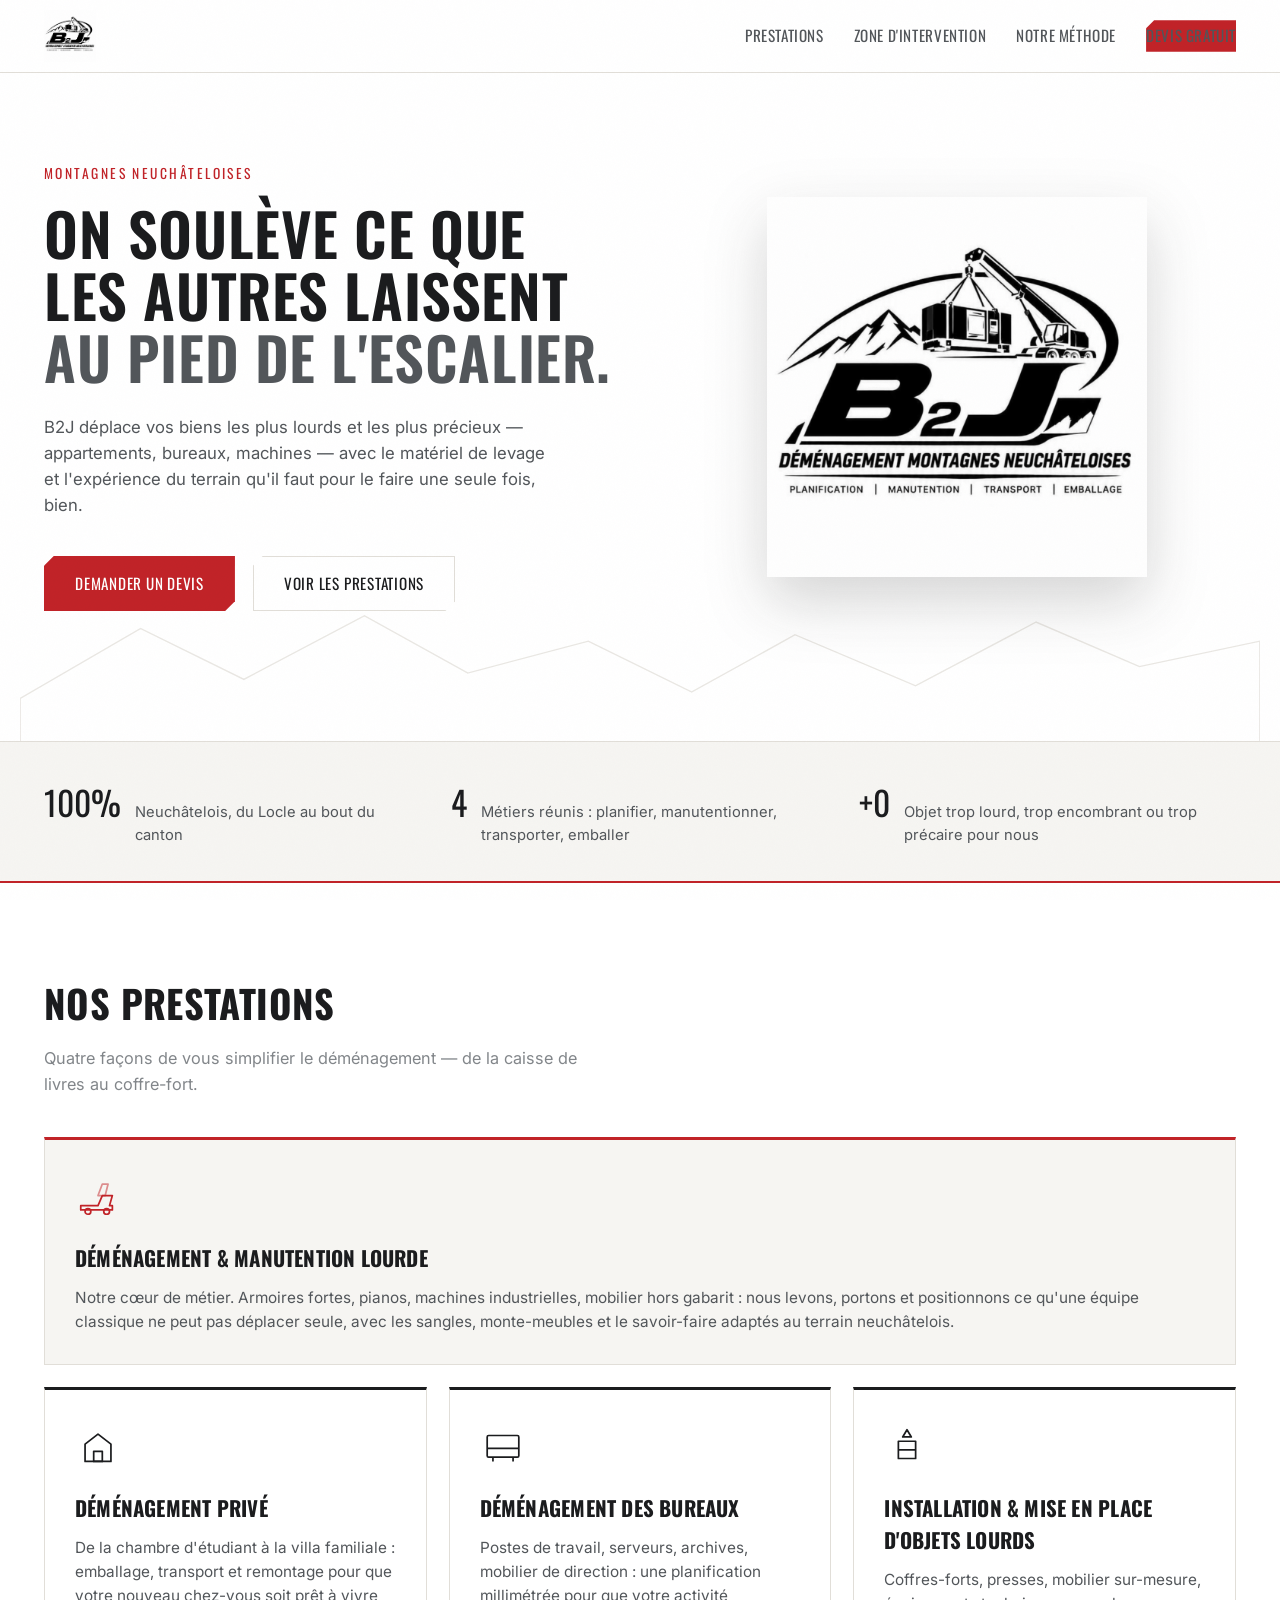
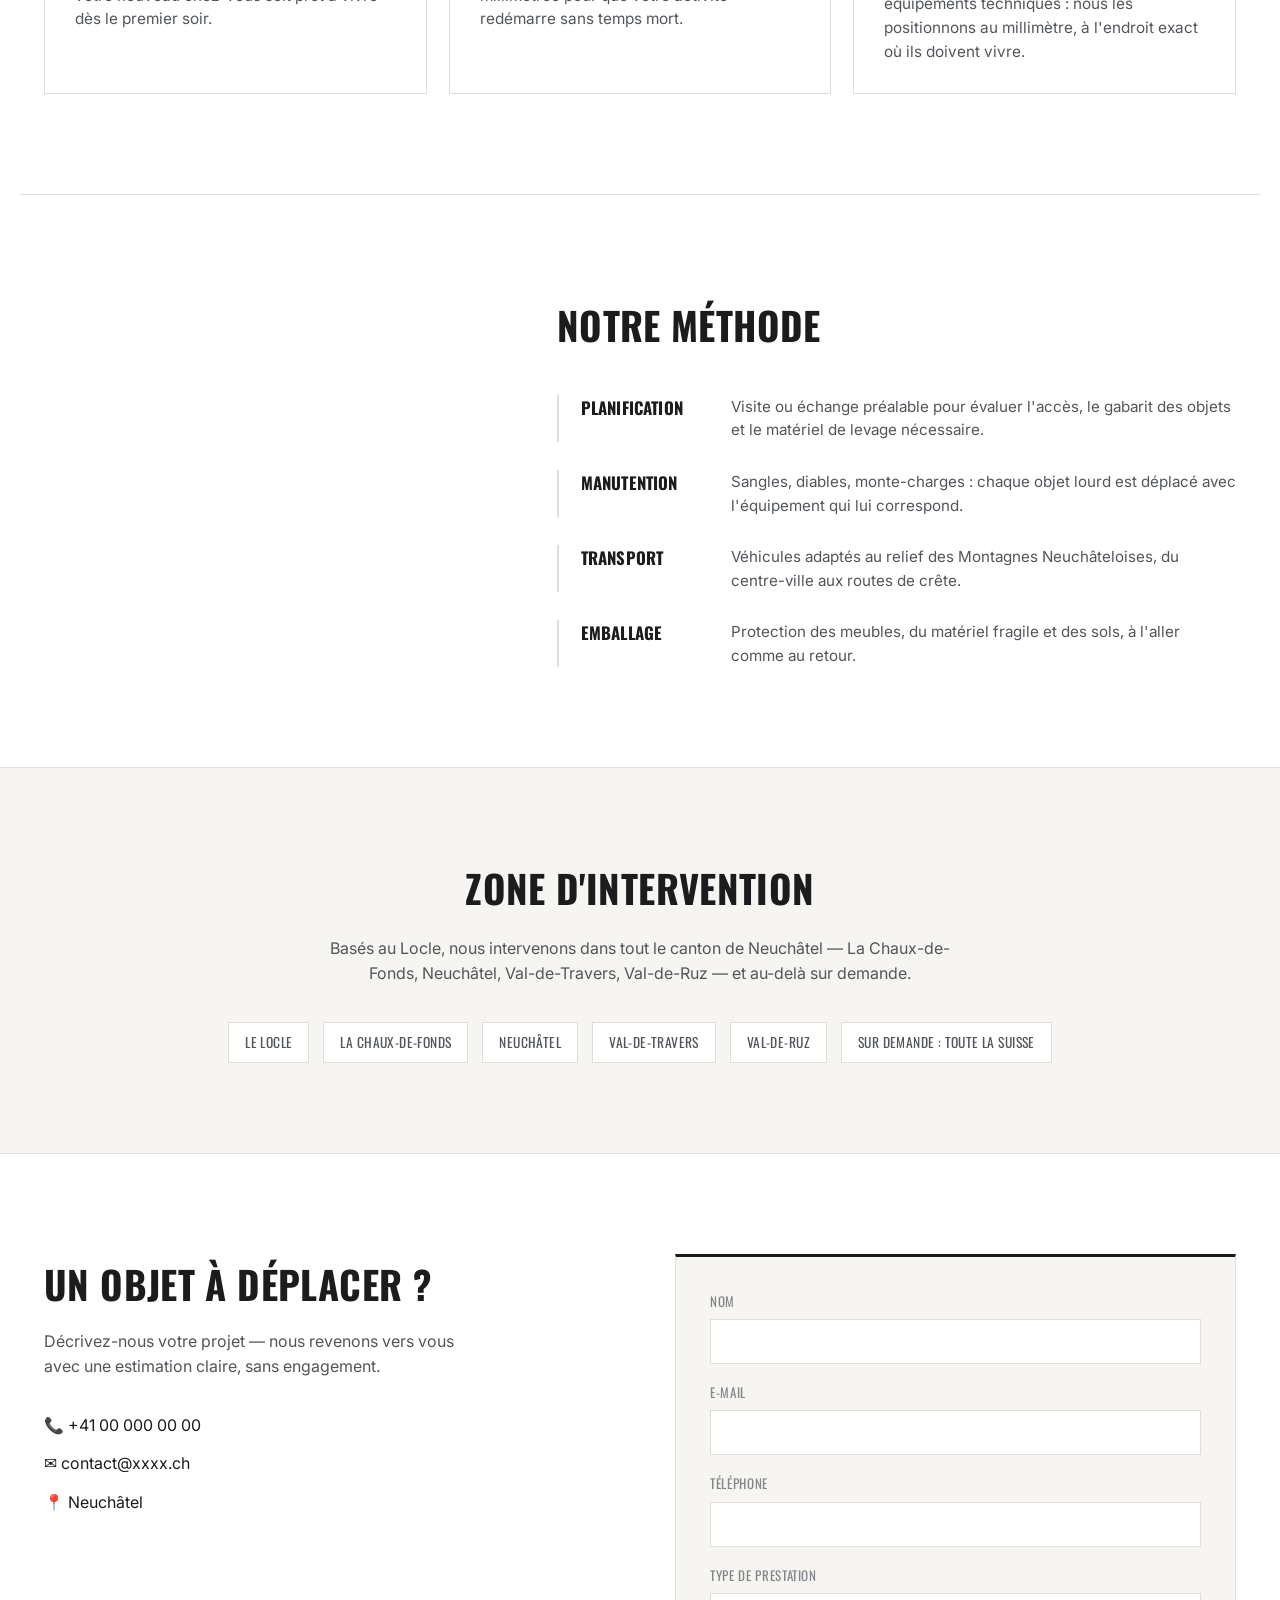
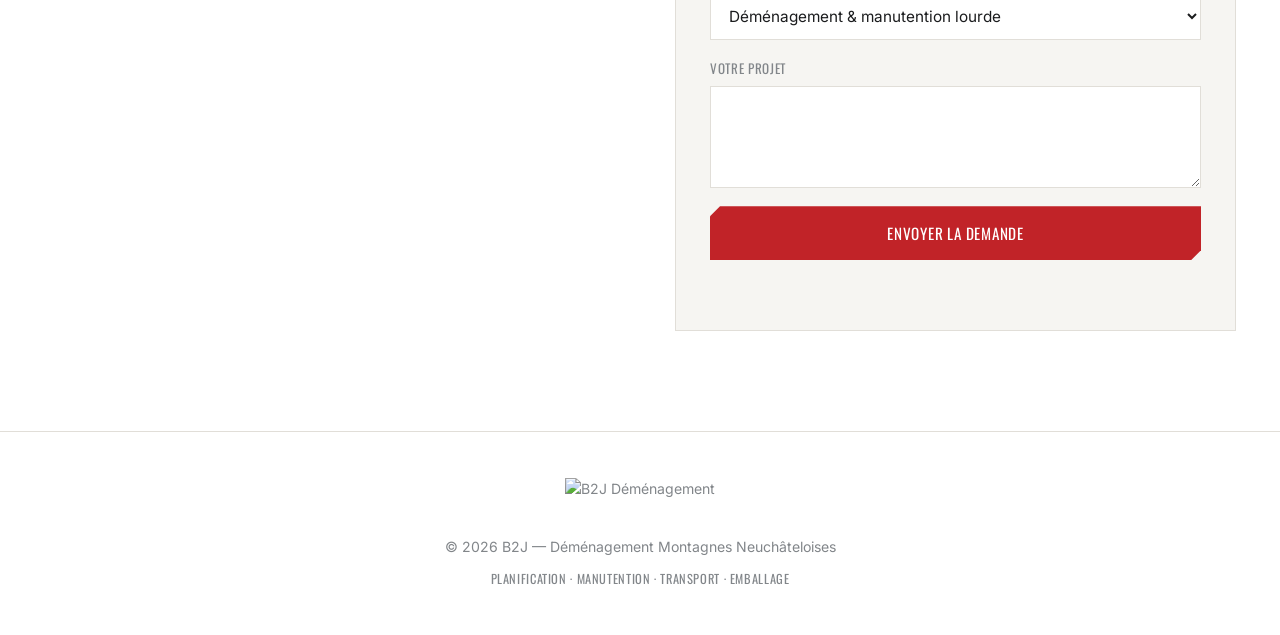
==== index.html @ a9dc6fa2 "Add files via upload" ====
<!DOCTYPE html>
<html lang="fr">
<head>
<meta charset="UTF-8">
<meta name="viewport" content="width=device-width, initial-scale=1.0">
<title>B2J — Déménagement &amp; Manutention Lourde, Montagnes Neuchâteloises</title>
<meta name="description" content="B2J, spécialiste du déménagement et de la manutention lourde dans les Montagnes Neuchâteloises : déménagement privé, bureaux, installation d'objets lourds.">
<link rel="icon" href="logo.png">
<link rel="preconnect" href="https://fonts.googleapis.com">
<link rel="preconnect" href="https://fonts.gstatic.com" crossorigin>
<link href="https://fonts.googleapis.com/css2?family=Oswald:wght@400;500;600;700&family=Inter:wght@400;500;600&display=swap" rel="stylesheet">
<link rel="stylesheet" href="style.css">
</head>
<body>

<div class="grain"></div>

<!-- ===== HEADER ===== -->
<header class="site-header" id="top">
  <div class="header-inner">
    <a class="brand" href="#top">
      <img src="logo.png" alt="B2J Déménagement" class="brand-logo">
    </a>
    <nav class="main-nav" id="mainNav">
      <a href="#prestations">Prestations</a>
      <a href="#zone">Zone d'intervention</a>
      <a href="#methode">Notre méthode</a>
      <a href="#contact" class="nav-cta">Devis gratuit</a>
    </nav>
    <button class="nav-toggle" id="navToggle" aria-label="Ouvrir le menu" aria-expanded="false">
      <span></span><span></span><span></span>
    </button>
  </div>
</header>

<!-- ===== HERO ===== -->
<section class="hero">
  <div class="hero-peaks" aria-hidden="true">
    <svg viewBox="0 0 1440 220" preserveAspectRatio="none">
      <polyline points="0,220 0,150 140,40 260,120 400,20 520,110 660,60 780,140 900,50 1040,130 1180,30 1300,100 1440,60 1440,220" />
    </svg>
  </div>

  <div class="hero-inner">
    <p class="hero-kicker">Montagnes Neuchâteloises</p>
    <h1 class="hero-title">
      On soulève ce que<br>
      les autres laissent<br>
      <span class="hero-title-accent">au pied de l'escalier.</span>
    </h1>
    <p class="hero-sub">
      B2J déplace vos biens les plus lourds et les plus précieux — appartements, bureaux, machines —
      avec le matériel de levage et l'expérience du terrain qu'il faut pour le faire une seule fois, bien.
    </p>
    <div class="hero-actions">
      <a href="#contact" class="btn btn-primary">Demander un devis</a>
      <a href="#prestations" class="btn btn-ghost">Voir les prestations</a>
    </div>
  </div>

  <div class="hero-figure" aria-hidden="true">
    <img src="logo.png" alt="">
  </div>
</section>

<!-- ===== STRIP STATS ===== -->
<section class="strip">
  <div class="strip-inner">
    <div class="strip-item">
      <span class="strip-num">100%</span>
      <span class="strip-label">Neuchâtelois, du Locle au bout du canton</span>
    </div>
    <div class="strip-item">
      <span class="strip-num">4</span>
      <span class="strip-label">Métiers réunis : planifier, manutentionner, transporter, emballer</span>
    </div>
    <div class="strip-item">
      <span class="strip-num">+0</span>
      <span class="strip-label">Objet trop lourd, trop encombrant ou trop précaire pour nous</span>
    </div>
  </div>
</section>

<!-- ===== PRESTATIONS ===== -->
<section class="prestations" id="prestations">
  <div class="section-head">
    <h2>Nos prestations</h2>
    <p>Quatre façons de vous simplifier le déménagement — de la caisse de livres au coffre-fort.</p>
  </div>

  <div class="service-grid">

    <article class="service-card service-card--wide">
      <div class="service-icon" aria-hidden="true">
        <svg viewBox="0 0 64 64"><path d="M8 44h24l6-14h14l-4 14h4v6H8z"/><circle cx="18" cy="52" r="4"/><circle cx="44" cy="52" r="4"/><path d="M32 30l6-16h8l-4 16z" opacity=".5"/></svg>
      </div>
      <h3>Déménagement &amp; manutention lourde</h3>
      <p>Notre cœur de métier. Armoires fortes, pianos, machines industrielles, mobilier hors gabarit :
      nous levons, portons et positionnons ce qu'une équipe classique ne peut pas déplacer seule,
      avec les sangles, monte-meubles et le savoir-faire adaptés au terrain neuchâtelois.</p>
    </article>

    <article class="service-card">
      <div class="service-icon" aria-hidden="true">
        <svg viewBox="0 0 64 64"><path d="M14 28l18-14 18 14v24H14z"/><rect x="26" y="38" width="12" height="14"/></svg>
      </div>
      <h3>Déménagement privé</h3>
      <p>De la chambre d'étudiant à la villa familiale : emballage, transport et remontage
      pour que votre nouveau chez-vous soit prêt à vivre dès le premier soir.</p>
    </article>

    <article class="service-card">
      <div class="service-icon" aria-hidden="true">
        <svg viewBox="0 0 64 64"><rect x="10" y="16" width="44" height="30" rx="2"/><path d="M18 46v6M46 46v6M10 34h44"/></svg>
      </div>
      <h3>Déménagement des bureaux</h3>
      <p>Postes de travail, serveurs, archives, mobilier de direction : une planification
      millimétrée pour que votre activité redémarre sans temps mort.</p>
    </article>

    <article class="service-card">
      <div class="service-icon" aria-hidden="true">
        <svg viewBox="0 0 64 64"><path d="M32 8l6 10h-12z"/><rect x="20" y="24" width="24" height="24"/><path d="M20 36h24"/></svg>
      </div>
      <h3>Installation &amp; mise en place d'objets lourds</h3>
      <p>Coffres-forts, presses, mobilier sur-mesure, équipements techniques :
      nous les positionnons au millimètre, à l'endroit exact où ils doivent vivre.</p>
    </article>

  </div>
</section>

<!-- ===== METHODE ===== -->
<section class="methode" id="methode">
  <div class="methode-media" aria-hidden="true">
    <img src="assets/logo.png" alt="">
  </div>
  <div class="methode-content">
    <h2>Notre méthode</h2>
    <ul class="methode-list">
      <li>
        <h3>Planification</h3>
        <p>Visite ou échange préalable pour évaluer l'accès, le gabarit des objets et le matériel de levage nécessaire.</p>
      </li>
      <li>
        <h3>Manutention</h3>
        <p>Sangles, diables, monte-charges : chaque objet lourd est déplacé avec l'équipement qui lui correspond.</p>
      </li>
      <li>
        <h3>Transport</h3>
        <p>Véhicules adaptés au relief des Montagnes Neuchâteloises, du centre-ville aux routes de crête.</p>
      </li>
      <li>
        <h3>Emballage</h3>
        <p>Protection des meubles, du matériel fragile et des sols, à l'aller comme au retour.</p>
      </li>
    </ul>
  </div>
</section>

<!-- ===== ZONE ===== -->
<section class="zone" id="zone">
  <div class="zone-inner">
    <h2>Zone d'intervention</h2>
    <p>Basés au Locle, nous intervenons dans tout le canton de Neuchâtel — La Chaux-de-Fonds,
    Neuchâtel, Val-de-Travers, Val-de-Ruz — et au-delà sur demande.</p>
    <div class="zone-tags">
      <span>Le Locle</span>
      <span>La Chaux-de-Fonds</span>
      <span>Neuchâtel</span>
      <span>Val-de-Travers</span>
      <span>Val-de-Ruz</span>
      <span>Sur demande : toute la Suisse</span>
    </div>
  </div>
</section>

<!-- ===== CONTACT ===== -->
<section class="contact" id="contact">
  <div class="contact-inner">
    <div class="contact-text">
      <h2>Un objet à déplacer ?</h2>
      <p>Décrivez-nous votre projet — nous revenons vers vous avec une estimation claire,
      sans engagement.</p>
      <div class="contact-details">
        <a href="tel:+41000000000">📞 +41 00 000 00 00</a>
        <a href="mailto:contact@b2j-demenagement.ch">✉️ contact@xxxx.ch</a>
        <span>📍 Neuchâtel</span>
      </div>
    </div>

    <form class="contact-form" id="contactForm" novalidate>
      <div class="form-row">
        <label for="name">Nom</label>
        <input type="text" id="name" name="name" required>
      </div>
      <div class="form-row">
        <label for="email">E-mail</label>
        <input type="email" id="email" name="email" required>
      </div>
      <div class="form-row">
        <label for="phone">Téléphone</label>
        <input type="tel" id="phone" name="phone">
      </div>
      <div class="form-row">
        <label for="service">Type de prestation</label>
        <select id="service" name="service">
          <option value="lourde">Déménagement &amp; manutention lourde</option>
          <option value="prive">Déménagement privé</option>
          <option value="bureaux">Déménagement des bureaux</option>
          <option value="installation">Installation d'objets lourds</option>
        </select>
      </div>
      <div class="form-row">
        <label for="message">Votre projet</label>
        <textarea id="message" name="message" rows="4" required></textarea>
      </div>
      <button type="submit" class="btn btn-primary btn-block">Envoyer la demande</button>
      <p class="form-status" id="formStatus" role="status"></p>
    </form>
  </div>
</section>

<!-- ===== FOOTER ===== -->
<footer class="site-footer">
  <div class="footer-inner">
    <img src="assets/logo.png" alt="B2J Déménagement" class="footer-logo">
    <p>© <span id="year"></span> B2J — Déménagement Montagnes Neuchâteloises</p>
    <p class="footer-tags">Planification · Manutention · Transport · Emballage</p>
  </div>
</footer>

<script src="script.js"></script>
</body>
</html>
---- style.css ----
/* =========================================================
   B2J — Déménagement & Manutention Lourde
   Design tokens
   ---------------------------------------------------------
   Color   : white ground, forged-steel ink, red used sparingly
             as a signal accent (calls to action + one highlight)
   Type    : Oswald (condensed, riveted) for headings / Inter for body
   Layout  : asymmetric, angular, cut-corner "steel plate" cards —
             no rounded corners, no soft drop shadows.
   ========================================================= */

:root{
  --white:        #ffffff;
  --paper:         #f6f5f2;
  --paper-2:       #efede8;
  --ink:           #1b1c1e;
  --steel:         #52565a;
  --steel-dim:     #82868a;
  --line:          #e1ded8;
  --red:           #c12328;
  --red-dark:      #c12328;

  --font-display: 'Oswald', 'Arial Narrow', sans-serif;
  --font-body: 'Inter', system-ui, sans-serif;

  --edge: 14px;                 /* cut-corner size for plates */
}

*, *::before, *::after{ box-sizing: border-box; }

html{ scroll-behavior: smooth; }

body{
  margin:0;
  background: var(--white);
  color: var(--ink);
  font-family: var(--font-body);
  line-height: 1.55;
  -webkit-font-smoothing: antialiased;
}

img{ max-width:100%; display:block; }

a{ color: inherit; text-decoration: none; }

h1,h2,h3{
  font-family: var(--font-display);
  text-transform: uppercase;
  letter-spacing: .01em;
  margin: 0;
  color: var(--ink);
}

p{ margin: 0; }

@media (prefers-reduced-motion: reduce){
  html{ scroll-behavior:auto; }
  *{ animation-duration: .001ms !important; transition-duration: .001ms !important; }
}

/* barely-there paper texture overlay */
.grain{
  position: fixed; inset:0; pointer-events:none; z-index: 500;
  opacity:.025; mix-blend-mode: multiply;
  background-image: url("data:image/svg+xml,%3Csvg xmlns='http://www.w3.org/2000/svg' width='120' height='120'%3E%3Cfilter id='n'%3E%3CfeTurbulence type='fractalNoise' baseFrequency='0.9' numOctaves='2' stitchTiles='stitch'/%3E%3C/filter%3E%3Crect width='100%25' height='100%25' filter='url(%23n)'/%3E%3C/svg%3E");
}

/* cut-corner "plate" shape, used across cards and buttons */
.plate-cut{
  clip-path: polygon(
    var(--edge) 0, 100% 0, 100% calc(100% - var(--edge)),
    calc(100% - var(--edge)) 100%, 0 100%, 0 var(--edge)
  );
}

/* =========================================================
   HEADER
   ========================================================= */
.site-header{
  position: sticky; top:0; z-index: 100;
  background: rgba(255,255,255,.94);
  backdrop-filter: blur(6px);
  border-bottom: 1px solid var(--line);
}

.header-inner{
  max-width: 1240px; margin: 0 auto;
  padding: 10px 24px;
  display:flex; align-items:center; justify-content:space-between;
  gap: 24px;
}

.brand-logo{ height: 52px; width:auto; }

.main-nav{
  display:flex; align-items:center; gap: 30px;
  font-family: var(--font-display);
  font-size: .95rem; letter-spacing: .04em; text-transform: uppercase;
}

.main-nav a{ color: var(--steel); position:relative; padding: 4px 0; }
.main-nav a:hover{ color: var(--ink); }
.main-nav a:not(.nav-cta)::after{
  content:''; position:absolute; left:0; bottom:-2px; height:2px; width:0;
  background: var(--red); transition: width .2s ease;
}
.main-nav a:not(.nav-cta):hover::after{ width:100%; }

.nav-cta{
  background: var(--red); color: var(--white);
  padding: 9px 18px;
  clip-path: polygon(8px 0, 100% 0, 100% 100%, 0 100%, 0 8px);
}
.nav-cta:hover{ background: var(--red-dark); }

.nav-toggle{
  display:none; flex-direction:column; justify-content:center; gap:5px;
  width: 38px; height: 34px; background:none; border:0; cursor:pointer;
}
.nav-toggle span{ height:2px; background: var(--steel); width:100%; }

/* =========================================================
   HERO
   ========================================================= */
.hero{
  position: relative;
  padding: 90px 24px 130px;
  overflow: hidden;
  background: var(--white);
  display:grid;
  grid-template-columns: 1.2fr .8fr;
  align-items:center;
  gap: 20px;
  max-width: 1240px;
  margin: 0 auto;
}

.hero-peaks{
  position:absolute; left:0; right:0; bottom:-2px; height: 140px;
  opacity:.7; z-index:0;
}
.hero-peaks svg{ width:100%; height:100%; }
.hero-peaks polyline{
  fill: none; stroke: var(--line); stroke-width: 2;
}

.hero-inner{ position:relative; z-index:2; }

.hero-kicker{
  font-family: var(--font-display);
  color: var(--red);
  letter-spacing: .18em; text-transform: uppercase;
  font-size: .85rem; margin-bottom: 18px;
}

.hero-title{
  font-size: clamp(2.4rem, 4.6vw, 4rem);
  line-height: 1.05;
  font-weight: 600;
}
.hero-title-accent{ color: var(--steel); }

.hero-sub{
  margin-top: 26px; max-width: 46ch;
  color: var(--steel);
  font-size: 1.05rem;
}

.hero-actions{
  margin-top: 38px;
  display:flex; gap: 18px; flex-wrap: wrap;
}

.btn{
  font-family: var(--font-display);
  text-transform: uppercase; letter-spacing: .05em;
  font-size: .95rem;
  padding: 15px 30px;
  border: 1px solid transparent;
  cursor: pointer;
  display:inline-block;
  clip-path: polygon(10px 0, 100% 0, 100% calc(100% - 10px), calc(100% - 10px) 100%, 0 100%, 0 10px);
  transition: background .18s ease, color .18s ease, border-color .18s ease;
}
.btn-primary{ background: var(--red); color: var(--white); }
.btn-primary:hover{ background: var(--red-dark); }
.btn-ghost{ background: transparent; color: var(--ink); border-color: var(--line); }
.btn-ghost:hover{ border-color: var(--ink); }
.btn-block{ width:100%; text-align:center; }

.hero-figure{
  position:relative; z-index:1;
  justify-self:end;
}
.hero-figure img{
  width: min(380px, 90%);
  filter: drop-shadow(0 24px 30px rgba(20,20,20,.18));
}

@media (max-width: 860px){
  .hero{ grid-template-columns: 1fr; padding-top: 50px; }
  .hero-figure{ justify-self:center; order:-1; margin-bottom: 10px; }
  .hero-figure img{ width: 220px; }
}

/* =========================================================
   STRIP (stats)
   ========================================================= */
.strip{
  background: var(--paper);
  border-top: 1px solid var(--line);
  border-bottom: 2px solid var(--red);
}
.strip-inner{
  max-width: 1240px; margin:0 auto; padding: 34px 24px;
  display:grid; grid-template-columns: repeat(3, 1fr); gap: 30px;
}
.strip-item{ display:flex; align-items:baseline; gap: 14px; }
.strip-num{
  font-family: var(--font-display); font-size: 2.1rem; color: var(--ink);
  flex: 0 0 auto;
}
.strip-label{ color: var(--steel); font-size: .92rem; }

@media (max-width: 780px){
  .strip-inner{ grid-template-columns: 1fr; }
}

/* =========================================================
   PRESTATIONS
   ========================================================= */
.section-head{
  max-width: 1240px; margin: 0 auto; padding: 90px 24px 40px;
}
.section-head h2{ font-size: clamp(1.9rem, 3vw, 2.6rem); }
.section-head p{ color: var(--steel-dim); margin-top: 14px; max-width: 56ch; font-size: 1.02rem; }

.service-grid{
  max-width: 1240px; margin: 0 auto; padding: 0 24px 100px;
  display:grid;
  grid-template-columns: repeat(3, 1fr);
  grid-auto-rows: auto;
  gap: 22px;
}

.service-card{
  background: var(--white);
  border: 1px solid var(--line);
  border-top: 3px solid var(--ink);
  padding: 34px 30px 30px;
}
.service-card--wide{
  grid-column: span 3;
  background: var(--paper);
  border-top: 3px solid var(--red);
}

.service-icon{ width: 46px; height:46px; margin-bottom: 22px; color: var(--ink); }
.service-card--wide .service-icon{ color: var(--red); }
.service-icon svg{ width:100%; height:100%; fill:none; stroke: currentColor; stroke-width: 2.4; stroke-linejoin: round; }

.service-card h3{ font-size: 1.3rem; margin-bottom: 12px; }
.service-card p{ color: var(--steel); font-size: .96rem; }

@media (max-width: 900px){
  .service-grid{ grid-template-columns: 1fr; }
  .service-card--wide{ grid-column: span 1; }
}

/* =========================================================
   METHODE
   ========================================================= */
.methode{
  background: var(--white);
  border-top: 1px solid var(--line);
  display:grid; grid-template-columns: .8fr 1.2fr;
  max-width: 1240px; margin: 0 auto;
  gap: 60px;
  padding: 100px 24px;
  align-items:center;
}
.methode-media{ opacity:.95; }
.methode-media img{ width: 70%; margin: 0 auto; }

.methode-content h2{ font-size: clamp(1.9rem, 3vw, 2.6rem); margin-bottom: 40px; }

.methode-list{ list-style:none; margin:0; padding:0; display:flex; flex-direction:column; gap: 28px; }
.methode-list li{ display:grid; grid-template-columns: 130px 1fr; gap: 20px; border-left: 2px solid var(--line); padding-left: 22px; }
.methode-list h3{ font-size: 1.05rem; color: var(--ink); }
.methode-list p{ color: var(--steel); font-size: .95rem; }

@media (max-width: 860px){
  .methode{ grid-template-columns: 1fr; padding-top: 60px; }
  .methode-media{ display:none; }
  .methode-list li{ grid-template-columns: 1fr; gap: 6px; }
}

/* =========================================================
   ZONE
   ========================================================= */
.zone{
  background: var(--paper);
  border-top: 1px solid var(--line);
  border-bottom: 1px solid var(--line);
}
.zone-inner{ max-width: 1240px; margin:0 auto; padding: 90px 24px; text-align:center; }
.zone h2{ font-size: clamp(1.9rem, 3vw, 2.4rem); }
.zone p{ color: var(--steel); max-width: 62ch; margin: 18px auto 0; }

.zone-tags{
  margin-top: 36px; display:flex; flex-wrap:wrap; justify-content:center; gap: 14px;
}
.zone-tags span{
  border: 1px solid var(--line); color: var(--steel); background: var(--white);
  font-size: .85rem; padding: 9px 16px;
  font-family: var(--font-display); letter-spacing: .03em; text-transform: uppercase;
}

/* =========================================================
   CONTACT
   ========================================================= */
.contact{ background: var(--white); }
.contact-inner{
  max-width: 1240px; margin:0 auto; padding: 100px 24px;
  display:grid; grid-template-columns: 1fr 1fr; gap: 70px;
}
.contact-text h2{ font-size: clamp(1.9rem, 3vw, 2.6rem); }
.contact-text p{ color: var(--steel); margin-top: 16px; max-width: 42ch; }

.contact-details{ margin-top: 34px; display:flex; flex-direction:column; gap: 14px; font-size: 1rem; color: var(--ink); }
.contact-details a:hover{ color: var(--red); }

.contact-form{
  background: var(--paper);
  border: 1px solid var(--line);
  border-top: 3px solid var(--ink);
  padding: 34px;
  display:flex; flex-direction:column; gap: 18px;
}
.form-row{ display:flex; flex-direction:column; gap: 8px; }
.form-row label{ font-size: .82rem; color: var(--steel-dim); text-transform: uppercase; letter-spacing: .05em; font-family: var(--font-display); }
.form-row input, .form-row select, .form-row textarea{
  background: var(--white); border: 1px solid var(--line); color: var(--ink);
  padding: 12px 14px; font-family: var(--font-body); font-size: .96rem;
}
.form-row input:focus, .form-row select:focus, .form-row textarea:focus{
  outline: 2px solid var(--red); outline-offset: 1px; border-color: var(--red);
}
.form-row textarea{ resize: vertical; }

.form-status{ font-size: .9rem; color: var(--steel-dim); min-height: 1.2em; }
.form-status.ok{ color: #2f7a3d; }

@media (max-width: 860px){
  .contact-inner{ grid-template-columns: 1fr; gap: 40px; }
}

/* =========================================================
   FOOTER
   ========================================================= */
.site-footer{
  border-top: 1px solid var(--line);
  padding: 46px 24px;
  background: var(--white);
}
.footer-inner{
  max-width: 1240px; margin:0 auto;
  display:flex; flex-direction:column; align-items:center; gap: 12px;
  text-align:center; color: var(--steel-dim); font-size: .88rem;
}
.footer-logo{ height: 40px; margin-bottom: 6px; }
.footer-tags{ letter-spacing: .05em; text-transform: uppercase; font-family: var(--font-display); font-size: .78rem; }

/* =========================================================
   MOBILE NAV
   ========================================================= */
@media (max-width: 860px){
  .nav-toggle{ display:flex; }
  .main-nav{
    position: fixed; top: 0; right: 0; height: 100vh; width: min(280px, 80vw);
    background: var(--white); border-left: 1px solid var(--line);
    flex-direction: column; align-items:flex-start; justify-content:flex-start;
    padding: 90px 30px; gap: 26px;
    transform: translateX(100%);
    transition: transform .28s ease;
    z-index: 90;
    box-shadow: -8px 0 24px rgba(0,0,0,.06);
  }
  .main-nav.open{ transform: translateX(0); }
}
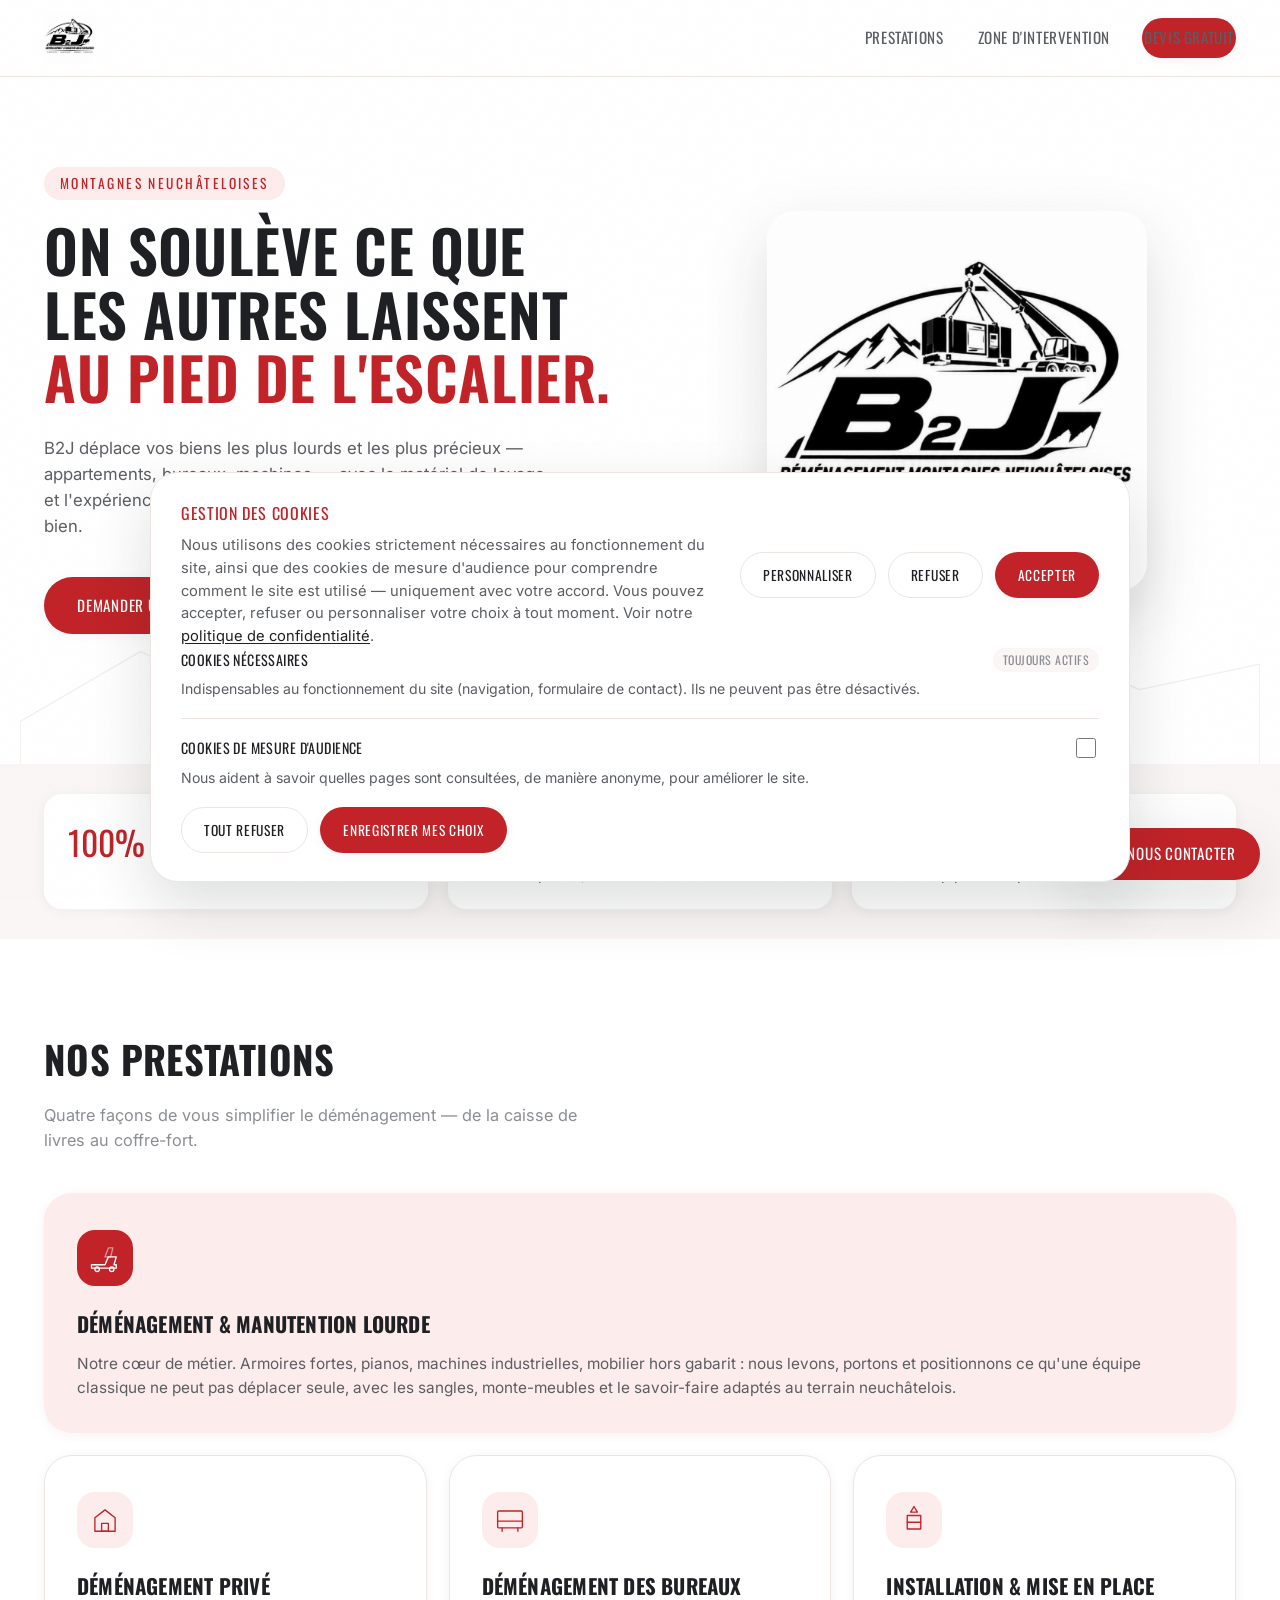
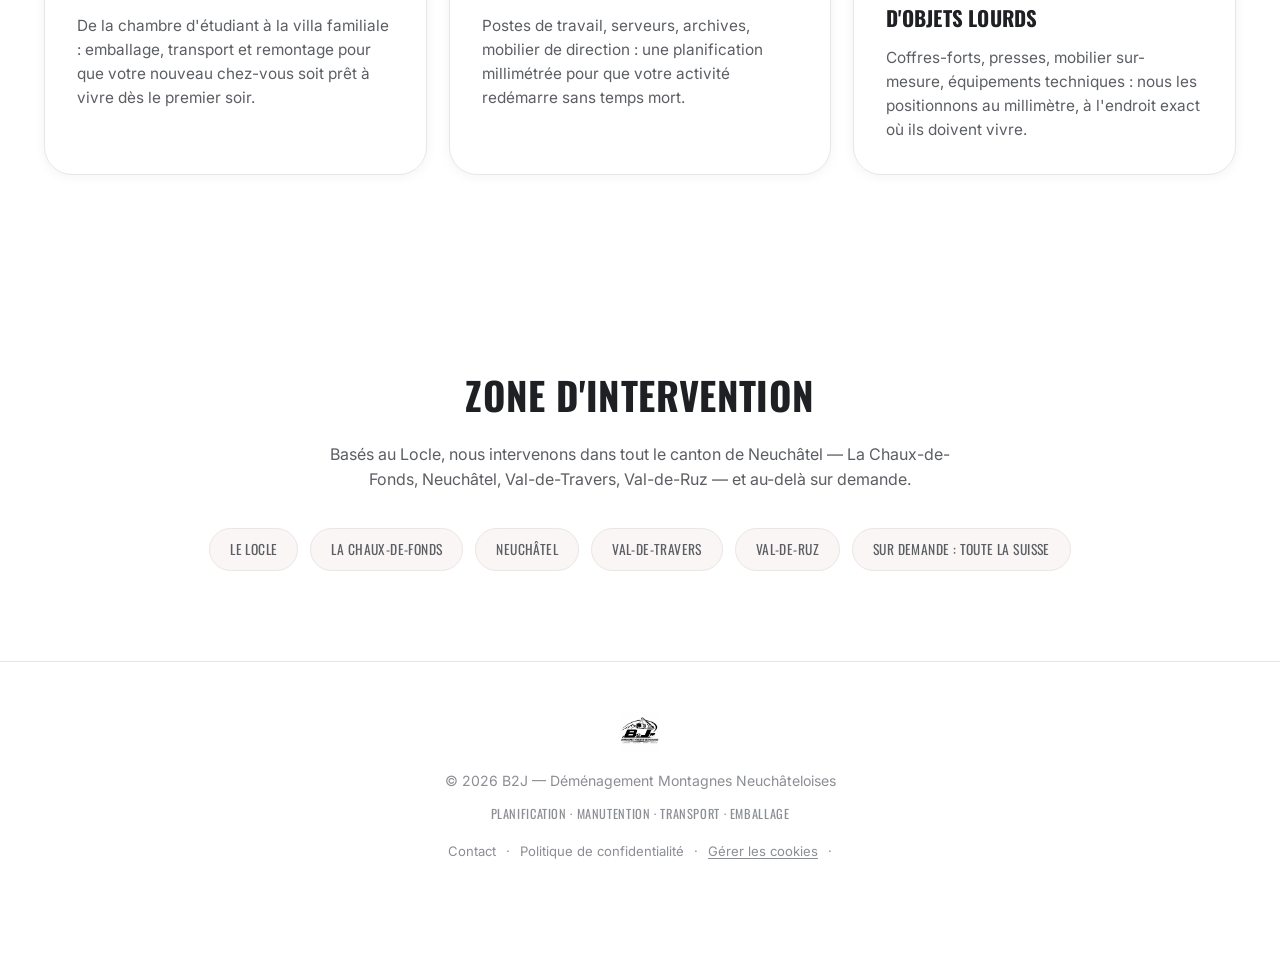
==== commit e14c4d42: "Add files via upload" ====
--- a/index.html
+++ b/index.html
@@ -11,7 +11,7 @@
 <link href="https://fonts.googleapis.com/css2?family=Oswald:wght@400;500;600;700&family=Inter:wght@400;500;600&display=swap" rel="stylesheet">
 <link rel="stylesheet" href="style.css">
 </head>
-<body>
+<body class="has-float">
 
 <div class="grain"></div>
 
@@ -24,8 +24,7 @@
     <nav class="main-nav" id="mainNav">
       <a href="#prestations">Prestations</a>
       <a href="#zone">Zone d'intervention</a>
-      <a href="#methode">Notre méthode</a>
-      <a href="#contact" class="nav-cta">Devis gratuit</a>
+      <a href="contact.html" class="nav-cta">Devis gratuit</a>
     </nav>
     <button class="nav-toggle" id="navToggle" aria-label="Ouvrir le menu" aria-expanded="false">
       <span></span><span></span><span></span>
@@ -53,7 +52,7 @@
       avec le matériel de levage et l'expérience du terrain qu'il faut pour le faire une seule fois, bien.
     </p>
     <div class="hero-actions">
-      <a href="#contact" class="btn btn-primary">Demander un devis</a>
+      <a href="contact.html" class="btn btn-primary">Demander un devis</a>
       <a href="#prestations" class="btn btn-ghost">Voir les prestations</a>
     </div>
   </div>
@@ -68,7 +67,7 @@
   <div class="strip-inner">
     <div class="strip-item">
       <span class="strip-num">100%</span>
-      <span class="strip-label">Neuchâtelois, du Locle au bout du canton</span>
+      <span class="strip-label">Dans toute la Suisse.</span>
     </div>
     <div class="strip-item">
       <span class="strip-num">4</span>
@@ -127,34 +126,6 @@
       nous les positionnons au millimètre, à l'endroit exact où ils doivent vivre.</p>
     </article>
 
-  </div>
-</section>
-
-<!-- ===== METHODE ===== -->
-<section class="methode" id="methode">
-  <div class="methode-media" aria-hidden="true">
-    <img src="assets/logo.png" alt="">
-  </div>
-  <div class="methode-content">
-    <h2>Notre méthode</h2>
-    <ul class="methode-list">
-      <li>
-        <h3>Planification</h3>
-        <p>Visite ou échange préalable pour évaluer l'accès, le gabarit des objets et le matériel de levage nécessaire.</p>
-      </li>
-      <li>
-        <h3>Manutention</h3>
-        <p>Sangles, diables, monte-charges : chaque objet lourd est déplacé avec l'équipement qui lui correspond.</p>
-      </li>
-      <li>
-        <h3>Transport</h3>
-        <p>Véhicules adaptés au relief des Montagnes Neuchâteloises, du centre-ville aux routes de crête.</p>
-      </li>
-      <li>
-        <h3>Emballage</h3>
-        <p>Protection des meubles, du matériel fragile et des sols, à l'aller comme au retour.</p>
-      </li>
-    </ul>
   </div>
 </section>
 
@@ -175,60 +146,71 @@
   </div>
 </section>
 
-<!-- ===== CONTACT ===== -->
-<section class="contact" id="contact">
-  <div class="contact-inner">
-    <div class="contact-text">
-      <h2>Un objet à déplacer ?</h2>
-      <p>Décrivez-nous votre projet — nous revenons vers vous avec une estimation claire,
-      sans engagement.</p>
-      <div class="contact-details">
-        <a href="tel:+41000000000">📞 +41 00 000 00 00</a>
-        <a href="mailto:contact@b2j-demenagement.ch">✉️ contact@xxxx.ch</a>
-        <span>📍 Neuchâtel</span>
-      </div>
-    </div>
-
-    <form class="contact-form" id="contactForm" novalidate>
-      <div class="form-row">
-        <label for="name">Nom</label>
-        <input type="text" id="name" name="name" required>
-      </div>
-      <div class="form-row">
-        <label for="email">E-mail</label>
-        <input type="email" id="email" name="email" required>
-      </div>
-      <div class="form-row">
-        <label for="phone">Téléphone</label>
-        <input type="tel" id="phone" name="phone">
-      </div>
-      <div class="form-row">
-        <label for="service">Type de prestation</label>
-        <select id="service" name="service">
-          <option value="lourde">Déménagement &amp; manutention lourde</option>
-          <option value="prive">Déménagement privé</option>
-          <option value="bureaux">Déménagement des bureaux</option>
-          <option value="installation">Installation d'objets lourds</option>
-        </select>
-      </div>
-      <div class="form-row">
-        <label for="message">Votre projet</label>
-        <textarea id="message" name="message" rows="4" required></textarea>
-      </div>
-      <button type="submit" class="btn btn-primary btn-block">Envoyer la demande</button>
-      <p class="form-status" id="formStatus" role="status"></p>
-    </form>
-  </div>
-</section>
-
 <!-- ===== FOOTER ===== -->
 <footer class="site-footer">
   <div class="footer-inner">
-    <img src="assets/logo.png" alt="B2J Déménagement" class="footer-logo">
+    <img src="logo.png" alt="B2J Déménagement" class="footer-logo">
     <p>© <span id="year"></span> B2J — Déménagement Montagnes Neuchâteloises</p>
     <p class="footer-tags">Planification · Manutention · Transport · Emballage</p>
+    <p class="footer-legal">
+      <a href="contact.html">Contact</a>
+      <span aria-hidden="true">·</span>
+      <a href="privacy.html">Politique de confidentialité</a>
+      <span aria-hidden="true">·</span>
+      <button type="button" id="openCookieSettings" class="footer-legal-btn">Gérer les cookies</button>
+      <span aria-hidden="true">·</span>
+    </p>
   </div>
 </footer>
+
+<!-- ===== LIEN DE CONTACT FLOTTANT ===== -->
+<a href="contact.html" class="float-contact" aria-label="Nous contacter">
+  <svg viewBox="0 0 24 24" aria-hidden="true"><path d="M3 6h18v12H3z"/><path d="M3 7l9 7 9-7"/></svg>
+  <span>Nous contacter</span>
+</a>
+
+<!-- ===== COOKIE CONSENT ===== -->
+<div class="cookie-banner" id="cookieBanner" role="dialog" aria-modal="false" aria-labelledby="cookieTitle" hidden>
+  <div class="cookie-banner-inner">
+
+    <div class="cookie-main" id="cookieMain">
+      <div class="cookie-text">
+        <p id="cookieTitle" class="cookie-title">Gestion des cookies</p>
+        <p>Nous utilisons des cookies strictement nécessaires au fonctionnement du site, ainsi que
+        des cookies de mesure d'audience pour comprendre comment le site est utilisé — uniquement
+        avec votre accord. Vous pouvez accepter, refuser ou personnaliser votre choix à tout moment.
+        Voir notre <a href="privacy.html">politique de confidentialité</a>.</p>
+      </div>
+      <div class="cookie-actions">
+        <button type="button" class="btn btn-ghost btn-sm" id="cookieCustomize">Personnaliser</button>
+        <button type="button" class="btn btn-ghost btn-sm" id="cookieReject">Refuser</button>
+        <button type="button" class="btn btn-primary btn-sm" id="cookieAccept">Accepter</button>
+      </div>
+    </div>
+
+    <div class="cookie-detail" id="cookieDetail" hidden>
+      <div class="cookie-option">
+        <div class="cookie-option-head">
+          <span>Cookies nécessaires</span>
+          <span class="cookie-toggle cookie-toggle--locked" aria-hidden="true">Toujours actifs</span>
+        </div>
+        <p>Indispensables au fonctionnement du site (navigation, formulaire de contact). Ils ne peuvent pas être désactivés.</p>
+      </div>
+      <div class="cookie-option">
+        <div class="cookie-option-head">
+          <label for="cookieAnalytics">Cookies de mesure d'audience</label>
+          <input type="checkbox" id="cookieAnalytics">
+        </div>
+        <p>Nous aident à savoir quelles pages sont consultées, de manière anonyme, pour améliorer le site.</p>
+      </div>
+      <div class="cookie-actions">
+        <button type="button" class="btn btn-ghost btn-sm" id="cookieRejectAll2">Tout refuser</button>
+        <button type="button" class="btn btn-primary btn-sm" id="cookieSavePrefs">Enregistrer mes choix</button>
+      </div>
+    </div>
+
+  </div>
+</div>
 
 <script src="script.js"></script>
 </body>
--- a/style.css
+++ b/style.css
@@ -1,29 +1,37 @@
 /* =========================================================
    B2J — Déménagement & Manutention Lourde
-   Design tokens
+   Design tokens — v2 "rounded corporate" (style von Bergen SA)
    ---------------------------------------------------------
-   Color   : white ground, forged-steel ink, red used sparingly
-             as a signal accent (calls to action + one highlight)
-   Type    : Oswald (condensed, riveted) for headings / Inter for body
-   Layout  : asymmetric, angular, cut-corner "steel plate" cards —
-             no rounded corners, no soft drop shadows.
+   Color   : white ground, ink text, red used as brand accent
+             (unchanged palette — white + red)
+   Type    : Oswald (headings) / Inter (body)
+   Layout  : soft, rounded cards & buttons, gentle shadows —
+             no clip-paths, no cut corners, no straight-edge plates.
    ========================================================= */
 
 :root{
   --white:        #ffffff;
-  --paper:         #f6f5f2;
-  --paper-2:       #efede8;
-  --ink:           #1b1c1e;
-  --steel:         #52565a;
-  --steel-dim:     #82868a;
-  --line:          #e1ded8;
+  --paper:         #f9f6f5;
+  --paper-2:       #f2ece9;
+  --ink:           #1f2023;
+  --steel:         #5b5e63;
+  --steel-dim:     #8b8e93;
+  --line:          #ece5e2;
   --red:           #c12328;
-  --red-dark:      #c12328;
+  --red-dark:      #9e1a1e;
+  --red-tint:      #fdecec;
 
   --font-display: 'Oswald', 'Arial Narrow', sans-serif;
   --font-body: 'Inter', system-ui, sans-serif;
 
-  --edge: 14px;                 /* cut-corner size for plates */
+  --radius-sm: 10px;
+  --radius-md: 18px;
+  --radius-lg: 28px;
+  --radius-pill: 999px;
+
+  --shadow-sm: 0 2px 12px rgba(31,32,35,.05);
+  --shadow-md: 0 14px 34px rgba(31,32,35,.09);
+  --shadow-lg: 0 24px 60px rgba(31,32,35,.14);
 }
 
 *, *::before, *::after{ box-sizing: border-box; }
@@ -61,16 +69,8 @@
 /* barely-there paper texture overlay */
 .grain{
   position: fixed; inset:0; pointer-events:none; z-index: 500;
-  opacity:.025; mix-blend-mode: multiply;
+  opacity:.02; mix-blend-mode: multiply;
   background-image: url("data:image/svg+xml,%3Csvg xmlns='http://www.w3.org/2000/svg' width='120' height='120'%3E%3Cfilter id='n'%3E%3CfeTurbulence type='fractalNoise' baseFrequency='0.9' numOctaves='2' stitchTiles='stitch'/%3E%3C/filter%3E%3Crect width='100%25' height='100%25' filter='url(%23n)'/%3E%3C/svg%3E");
-}
-
-/* cut-corner "plate" shape, used across cards and buttons */
-.plate-cut{
-  clip-path: polygon(
-    var(--edge) 0, 100% 0, 100% calc(100% - var(--edge)),
-    calc(100% - var(--edge)) 100%, 0 100%, 0 var(--edge)
-  );
 }
 
 /* =========================================================
@@ -78,19 +78,19 @@
    ========================================================= */
 .site-header{
   position: sticky; top:0; z-index: 100;
-  background: rgba(255,255,255,.94);
-  backdrop-filter: blur(6px);
+  background: rgba(255,255,255,.92);
+  backdrop-filter: blur(8px);
   border-bottom: 1px solid var(--line);
 }
 
 .header-inner{
   max-width: 1240px; margin: 0 auto;
-  padding: 10px 24px;
+  padding: 12px 24px;
   display:flex; align-items:center; justify-content:space-between;
   gap: 24px;
 }
 
-.brand-logo{ height: 52px; width:auto; }
+.brand-logo{ height: 52px; width:auto; border-radius: 10px; }
 
 .main-nav{
   display:flex; align-items:center; gap: 30px;
@@ -98,26 +98,29 @@
   font-size: .95rem; letter-spacing: .04em; text-transform: uppercase;
 }
 
-.main-nav a{ color: var(--steel); position:relative; padding: 4px 0; }
+.main-nav a{ color: var(--steel); position:relative; padding: 8px 2px; border-radius: var(--radius-pill); }
 .main-nav a:hover{ color: var(--ink); }
 .main-nav a:not(.nav-cta)::after{
-  content:''; position:absolute; left:0; bottom:-2px; height:2px; width:0;
-  background: var(--red); transition: width .2s ease;
-}
-.main-nav a:not(.nav-cta):hover::after{ width:100%; }
+  content:''; position:absolute; left:2px; right:2px; bottom:2px; height:2px; width:0;
+  background: var(--red); border-radius: var(--radius-pill); transition: width .2s ease;
+}
+.main-nav a:not(.nav-cta):hover::after{ width: calc(100% - 4px); }
 
 .nav-cta{
   background: var(--red); color: var(--white);
-  padding: 9px 18px;
-  clip-path: polygon(8px 0, 100% 0, 100% 100%, 0 100%, 0 8px);
-}
-.nav-cta:hover{ background: var(--red-dark); }
+  padding: 11px 22px;
+  border-radius: var(--radius-pill);
+  box-shadow: var(--shadow-sm);
+  transition: background .18s ease, box-shadow .18s ease, transform .18s ease;
+}
+.nav-cta:hover{ background: var(--red-dark); box-shadow: var(--shadow-md); transform: translateY(-1px); }
 
 .nav-toggle{
   display:none; flex-direction:column; justify-content:center; gap:5px;
-  width: 38px; height: 34px; background:none; border:0; cursor:pointer;
-}
-.nav-toggle span{ height:2px; background: var(--steel); width:100%; }
+  width: 40px; height: 36px; background: var(--paper); border:0; cursor:pointer;
+  border-radius: var(--radius-pill);
+}
+.nav-toggle span{ height:2px; background: var(--steel); width: 18px; margin: 0 auto; border-radius: var(--radius-pill); }
 
 /* =========================================================
    HERO
@@ -137,11 +140,11 @@
 
 .hero-peaks{
   position:absolute; left:0; right:0; bottom:-2px; height: 140px;
-  opacity:.7; z-index:0;
+  opacity:.6; z-index:0;
 }
 .hero-peaks svg{ width:100%; height:100%; }
 .hero-peaks polyline{
-  fill: none; stroke: var(--line); stroke-width: 2;
+  fill: none; stroke: var(--line); stroke-width: 2; stroke-linejoin: round; stroke-linecap: round;
 }
 
 .hero-inner{ position:relative; z-index:2; }
@@ -151,14 +154,18 @@
   color: var(--red);
   letter-spacing: .18em; text-transform: uppercase;
   font-size: .85rem; margin-bottom: 18px;
+  display:inline-block;
+  background: var(--red-tint);
+  padding: 6px 16px;
+  border-radius: var(--radius-pill);
 }
 
 .hero-title{
   font-size: clamp(2.4rem, 4.6vw, 4rem);
-  line-height: 1.05;
+  line-height: 1.08;
   font-weight: 600;
 }
-.hero-title-accent{ color: var(--steel); }
+.hero-title-accent{ color: var(--red); }
 
 .hero-sub{
   margin-top: 26px; max-width: 46ch;
@@ -168,24 +175,24 @@
 
 .hero-actions{
   margin-top: 38px;
-  display:flex; gap: 18px; flex-wrap: wrap;
+  display:flex; gap: 16px; flex-wrap: wrap;
 }
 
 .btn{
   font-family: var(--font-display);
   text-transform: uppercase; letter-spacing: .05em;
   font-size: .95rem;
-  padding: 15px 30px;
+  padding: 16px 32px;
   border: 1px solid transparent;
   cursor: pointer;
   display:inline-block;
-  clip-path: polygon(10px 0, 100% 0, 100% calc(100% - 10px), calc(100% - 10px) 100%, 0 100%, 0 10px);
-  transition: background .18s ease, color .18s ease, border-color .18s ease;
-}
-.btn-primary{ background: var(--red); color: var(--white); }
-.btn-primary:hover{ background: var(--red-dark); }
-.btn-ghost{ background: transparent; color: var(--ink); border-color: var(--line); }
-.btn-ghost:hover{ border-color: var(--ink); }
+  border-radius: var(--radius-pill);
+  transition: background .18s ease, color .18s ease, border-color .18s ease, box-shadow .18s ease, transform .18s ease;
+}
+.btn-primary{ background: var(--red); color: var(--white); box-shadow: var(--shadow-sm); }
+.btn-primary:hover{ background: var(--red-dark); box-shadow: var(--shadow-md); transform: translateY(-1px); }
+.btn-ghost{ background: var(--white); color: var(--ink); border-color: var(--line); }
+.btn-ghost:hover{ border-color: var(--red); color: var(--red); }
 .btn-block{ width:100%; text-align:center; }
 
 .hero-figure{
@@ -194,7 +201,8 @@
 }
 .hero-figure img{
   width: min(380px, 90%);
-  filter: drop-shadow(0 24px 30px rgba(20,20,20,.18));
+  border-radius: var(--radius-lg);
+  filter: drop-shadow(0 24px 30px rgba(20,20,20,.14));
 }
 
 @media (max-width: 860px){
@@ -208,16 +216,20 @@
    ========================================================= */
 .strip{
   background: var(--paper);
-  border-top: 1px solid var(--line);
-  border-bottom: 2px solid var(--red);
 }
 .strip-inner{
-  max-width: 1240px; margin:0 auto; padding: 34px 24px;
-  display:grid; grid-template-columns: repeat(3, 1fr); gap: 30px;
-}
-.strip-item{ display:flex; align-items:baseline; gap: 14px; }
+  max-width: 1240px; margin: 0 auto 0; padding: 30px 24px;
+  display:grid; grid-template-columns: repeat(3, 1fr); gap: 20px;
+}
+.strip-item{
+  display:flex; align-items:baseline; gap: 14px;
+  background: var(--white);
+  border-radius: var(--radius-md);
+  padding: 22px 24px;
+  box-shadow: var(--shadow-sm);
+}
 .strip-num{
-  font-family: var(--font-display); font-size: 2.1rem; color: var(--ink);
+  font-family: var(--font-display); font-size: 2.1rem; color: var(--red);
   flex: 0 0 auto;
 }
 .strip-label{ color: var(--steel); font-size: .92rem; }
@@ -246,18 +258,25 @@
 .service-card{
   background: var(--white);
   border: 1px solid var(--line);
-  border-top: 3px solid var(--ink);
-  padding: 34px 30px 30px;
-}
+  border-radius: var(--radius-lg);
+  padding: 36px 32px 32px;
+  box-shadow: var(--shadow-sm);
+  transition: box-shadow .2s ease, transform .2s ease;
+}
+.service-card:hover{ box-shadow: var(--shadow-md); transform: translateY(-3px); }
 .service-card--wide{
   grid-column: span 3;
-  background: var(--paper);
-  border-top: 3px solid var(--red);
-}
-
-.service-icon{ width: 46px; height:46px; margin-bottom: 22px; color: var(--ink); }
-.service-card--wide .service-icon{ color: var(--red); }
-.service-icon svg{ width:100%; height:100%; fill:none; stroke: currentColor; stroke-width: 2.4; stroke-linejoin: round; }
+  background: var(--red-tint);
+  border-color: transparent;
+}
+
+.service-icon{
+  width: 56px; height:56px; margin-bottom: 22px; color: var(--red);
+  background: var(--red-tint); border-radius: var(--radius-md);
+  display:flex; align-items:center; justify-content:center; padding: 10px;
+}
+.service-card--wide .service-icon{ color: var(--white); background: var(--red); }
+.service-icon svg{ width:100%; height:100%; fill:none; stroke: currentColor; stroke-width: 2.4; stroke-linejoin: round; stroke-linecap: round; }
 
 .service-card h3{ font-size: 1.3rem; margin-bottom: 12px; }
 .service-card p{ color: var(--steel); font-size: .96rem; }
@@ -268,58 +287,29 @@
 }
 
 /* =========================================================
-   METHODE
-   ========================================================= */
-.methode{
-  background: var(--white);
-  border-top: 1px solid var(--line);
-  display:grid; grid-template-columns: .8fr 1.2fr;
-  max-width: 1240px; margin: 0 auto;
-  gap: 60px;
-  padding: 100px 24px;
-  align-items:center;
-}
-.methode-media{ opacity:.95; }
-.methode-media img{ width: 70%; margin: 0 auto; }
-
-.methode-content h2{ font-size: clamp(1.9rem, 3vw, 2.6rem); margin-bottom: 40px; }
-
-.methode-list{ list-style:none; margin:0; padding:0; display:flex; flex-direction:column; gap: 28px; }
-.methode-list li{ display:grid; grid-template-columns: 130px 1fr; gap: 20px; border-left: 2px solid var(--line); padding-left: 22px; }
-.methode-list h3{ font-size: 1.05rem; color: var(--ink); }
-.methode-list p{ color: var(--steel); font-size: .95rem; }
-
-@media (max-width: 860px){
-  .methode{ grid-template-columns: 1fr; padding-top: 60px; }
-  .methode-media{ display:none; }
-  .methode-list li{ grid-template-columns: 1fr; gap: 6px; }
-}
-
-/* =========================================================
    ZONE
    ========================================================= */
 .zone{
-  background: var(--paper);
-  border-top: 1px solid var(--line);
-  border-bottom: 1px solid var(--line);
+  background: var(--white);
 }
 .zone-inner{ max-width: 1240px; margin:0 auto; padding: 90px 24px; text-align:center; }
 .zone h2{ font-size: clamp(1.9rem, 3vw, 2.4rem); }
 .zone p{ color: var(--steel); max-width: 62ch; margin: 18px auto 0; }
 
 .zone-tags{
-  margin-top: 36px; display:flex; flex-wrap:wrap; justify-content:center; gap: 14px;
+  margin-top: 36px; display:flex; flex-wrap:wrap; justify-content:center; gap: 12px;
 }
 .zone-tags span{
-  border: 1px solid var(--line); color: var(--steel); background: var(--white);
-  font-size: .85rem; padding: 9px 16px;
+  border: 1px solid var(--line); color: var(--steel); background: var(--paper);
+  font-size: .85rem; padding: 10px 20px;
   font-family: var(--font-display); letter-spacing: .03em; text-transform: uppercase;
+  border-radius: var(--radius-pill);
 }
 
 /* =========================================================
    CONTACT
    ========================================================= */
-.contact{ background: var(--white); }
+.contact{ background: var(--paper); }
 .contact-inner{
   max-width: 1240px; margin:0 auto; padding: 100px 24px;
   display:grid; grid-template-columns: 1fr 1fr; gap: 70px;
@@ -327,21 +317,28 @@
 .contact-text h2{ font-size: clamp(1.9rem, 3vw, 2.6rem); }
 .contact-text p{ color: var(--steel); margin-top: 16px; max-width: 42ch; }
 
-.contact-details{ margin-top: 34px; display:flex; flex-direction:column; gap: 14px; font-size: 1rem; color: var(--ink); }
+.contact-details{ margin-top: 34px; display:flex; flex-direction:column; gap: 12px; font-size: 1rem; color: var(--ink); }
+.contact-details a{
+  display:inline-flex; align-items:center; gap:8px;
+  background: var(--white); padding: 10px 18px; border-radius: var(--radius-pill);
+  box-shadow: var(--shadow-sm); width: fit-content;
+}
 .contact-details a:hover{ color: var(--red); }
 
 .contact-form{
-  background: var(--paper);
+  background: var(--white);
   border: 1px solid var(--line);
-  border-top: 3px solid var(--ink);
-  padding: 34px;
+  border-radius: var(--radius-lg);
+  padding: 36px;
   display:flex; flex-direction:column; gap: 18px;
+  box-shadow: var(--shadow-sm);
 }
 .form-row{ display:flex; flex-direction:column; gap: 8px; }
 .form-row label{ font-size: .82rem; color: var(--steel-dim); text-transform: uppercase; letter-spacing: .05em; font-family: var(--font-display); }
 .form-row input, .form-row select, .form-row textarea{
-  background: var(--white); border: 1px solid var(--line); color: var(--ink);
-  padding: 12px 14px; font-family: var(--font-body); font-size: .96rem;
+  background: var(--paper); border: 1px solid var(--line); color: var(--ink);
+  padding: 13px 16px; font-family: var(--font-body); font-size: .96rem;
+  border-radius: var(--radius-sm);
 }
 .form-row input:focus, .form-row select:focus, .form-row textarea:focus{
   outline: 2px solid var(--red); outline-offset: 1px; border-color: var(--red);
@@ -356,11 +353,47 @@
 }
 
 /* =========================================================
+   LEGAL / PRIVACY PAGE
+   ========================================================= */
+.legal{ background: var(--white); }
+.legal-inner{
+  max-width: 820px; margin: 0 auto;
+  padding: 90px 24px 110px;
+}
+.legal-title{
+  font-size: clamp(2rem, 4vw, 2.8rem);
+  margin-top: 14px;
+}
+.legal-updated{
+  color: var(--steel-dim); font-size: .85rem;
+  margin-top: 10px; text-transform: uppercase; letter-spacing: .04em;
+  font-family: var(--font-display);
+}
+.legal-lede{
+  color: var(--steel); font-size: 1.05rem;
+  margin-top: 30px; padding: 26px 28px;
+  background: var(--paper); border-radius: var(--radius-md);
+}
+.legal-block{ padding: 34px 0; border-bottom: 1px solid var(--line); }
+.legal-block:last-child{ border-bottom: 0; }
+.legal-block h2{
+  font-size: 1.25rem; margin-bottom: 14px; color: var(--ink);
+}
+.legal-block p{ color: var(--steel); font-size: .98rem; }
+.legal-block p + p{ margin-top: 12px; }
+.legal-list{
+  margin: 14px 0 0; padding-left: 20px; color: var(--steel);
+  font-size: .98rem; display:flex; flex-direction:column; gap: 8px;
+}
+.legal-list strong{ color: var(--ink); }
+.legal-cookie-btn{ margin-top: 18px; }
+
+/* =========================================================
    FOOTER
    ========================================================= */
 .site-footer{
   border-top: 1px solid var(--line);
-  padding: 46px 24px;
+  padding: 50px 24px;
   background: var(--white);
 }
 .footer-inner{
@@ -368,8 +401,275 @@
   display:flex; flex-direction:column; align-items:center; gap: 12px;
   text-align:center; color: var(--steel-dim); font-size: .88rem;
 }
-.footer-logo{ height: 40px; margin-bottom: 6px; }
+.footer-logo{ height: 40px; margin-bottom: 6px; border-radius: 8px; }
 .footer-tags{ letter-spacing: .05em; text-transform: uppercase; font-family: var(--font-display); font-size: .78rem; }
+
+.footer-legal{
+  margin-top: 6px;
+  display:flex; align-items:center; gap: 10px;
+  font-size: .82rem;
+}
+.footer-legal a:hover{ color: var(--red); }
+.footer-legal-btn{
+  background:none; border:0; padding:0; margin:0;
+  font: inherit; color: inherit; cursor: pointer;
+  text-decoration: underline; text-underline-offset: 2px;
+}
+.footer-legal-btn:hover{ color: var(--red); }
+
+/* =========================================================
+   AUTH (login page)
+   ========================================================= */
+.auth-shell{
+  min-height: 100vh;
+  display:flex; align-items:center; justify-content:center;
+  padding: 40px 20px;
+  background: var(--paper);
+}
+.auth-card{
+  width:100%; max-width: 420px;
+  background: var(--white);
+  border: 1px solid var(--line);
+  border-radius: var(--radius-lg);
+  padding: 44px 38px;
+  box-shadow: var(--shadow-lg);
+}
+.auth-logo-link{ display:flex; justify-content:center; margin-bottom: 22px; }
+.auth-logo{ height: 56px; border-radius: 10px; }
+.auth-title{
+  text-align:center; font-size: 1.8rem; margin-top: 6px;
+}
+.auth-sub{
+  text-align:center; color: var(--steel); font-size: .92rem;
+  margin-top: 10px; margin-bottom: 28px;
+}
+.auth-form{ display:flex; flex-direction:column; gap: 16px; }
+.auth-error{
+  color: var(--red); font-size: .86rem; min-height: 1.1em; margin:0;
+}
+.auth-demo{
+  margin-top: 26px; border-top: 1px solid var(--line); padding-top: 18px;
+  font-size: .82rem; color: var(--steel);
+}
+.auth-demo summary{ cursor:pointer; color: var(--ink); font-family: var(--font-display); text-transform: uppercase; letter-spacing: .03em; font-size: .78rem; }
+.auth-demo ul{ margin: 12px 0; padding-left: 18px; display:flex; flex-direction:column; gap: 6px; }
+.auth-demo code{ background: var(--paper-2); padding: 2px 8px; border-radius: 6px; }
+.auth-back{
+  display:block; text-align:center; margin-top: 22px;
+  font-size: .85rem; color: var(--steel-dim);
+}
+.auth-back:hover{ color: var(--red); }
+
+/* =========================================================
+   PORTAL
+   ========================================================= */
+.portal-header{
+  background: var(--white); border-bottom: 1px solid var(--line);
+}
+.portal-header-inner{
+  max-width: 1240px; margin:0 auto; padding: 14px 24px;
+  display:flex; align-items:center; justify-content:space-between; gap: 20px; flex-wrap: wrap;
+}
+.portal-user{ display:flex; align-items:center; gap: 14px; flex-wrap: wrap; }
+.portal-user-info{ display:flex; flex-direction:column; align-items:flex-end; line-height:1.3; }
+.portal-user-name{ font-family: var(--font-display); font-size: .92rem; text-transform: uppercase; letter-spacing: .02em; }
+.portal-role-badge{
+  font-size: .76rem; color: var(--white); background: var(--red);
+  padding: 3px 12px; margin-top: 3px; letter-spacing: .04em; text-transform: uppercase;
+  border-radius: var(--radius-pill);
+}
+
+.portal-denied{
+  max-width: 1240px; margin: 16px auto 0; padding: 12px 24px;
+  color: var(--red); font-size: .92rem;
+  background: var(--red-tint); border-radius: var(--radius-md);
+}
+
+.portal-tabs{
+  max-width: 1240px; margin: 26px auto 0; padding: 0 24px;
+  display:flex; gap: 10px; flex-wrap: wrap;
+}
+.portal-tab{
+  font-family: var(--font-display); text-transform: uppercase; letter-spacing: .03em;
+  font-size: .85rem; padding: 12px 22px;
+  background: var(--paper); border: 1px solid var(--line); color: var(--steel);
+  cursor:pointer;
+  border-radius: var(--radius-pill);
+  transition: background .18s ease, color .18s ease;
+}
+.portal-tab:hover{ color: var(--ink); }
+.portal-tab.is-active{ background: var(--red); color: var(--white); border-color: var(--red); }
+
+.portal-main{ max-width: 1240px; margin: 0 auto; padding: 30px 24px 100px; }
+
+.portal-panel{ display:none; }
+.portal-panel.is-active{ display:block; }
+
+.portal-panel-head{
+  display:flex; align-items:center; justify-content:space-between; gap: 16px; flex-wrap: wrap;
+  margin-bottom: 22px;
+}
+.portal-panel-head h2{ font-size: 1.4rem; }
+.portal-hint{ color: var(--steel-dim); font-size: .85rem; margin-bottom: 18px; }
+
+.table-wrap{
+  overflow-x:auto; border: 1px solid var(--line);
+  border-radius: var(--radius-md); box-shadow: var(--shadow-sm);
+}
+.data-table{ width:100%; border-collapse: collapse; font-size: .92rem; }
+.data-table th{
+  text-align:left; background: var(--paper); color: var(--steel-dim);
+  font-family: var(--font-display); text-transform: uppercase; letter-spacing: .03em; font-size: .78rem;
+  padding: 14px 18px; border-bottom: 1px solid var(--line);
+}
+.data-table td{ padding: 14px 18px; border-bottom: 1px solid var(--line); color: var(--ink); }
+.data-table tr:last-child td{ border-bottom: 0; }
+.empty-row{ color: var(--steel-dim); font-style: italic; }
+
+.row-delete{
+  background: var(--paper); border:0; color: var(--steel-dim); cursor:pointer; font-size: .9rem; line-height:1;
+  width: 26px; height: 26px; border-radius: var(--radius-pill);
+}
+.row-delete:hover{ color: var(--white); background: var(--red); }
+
+.status-pill{
+  font-size: .78rem; padding: 4px 12px; text-transform: uppercase; letter-spacing: .03em;
+  background: var(--paper-2); color: var(--steel);
+  border-radius: var(--radius-pill);
+}
+.status-accepté{ background:#e4f3e6; color:#2f7a3d; }
+.status-refusé{ background: var(--red-tint); color: var(--red); }
+
+.file-upload-btn{ position:relative; cursor:pointer; }
+
+.file-list{ list-style:none; margin:0; padding:0; display:flex; flex-direction:column; gap: 10px; }
+.file-item{
+  display:flex; align-items:center; gap: 14px; padding: 14px 18px;
+  border: 1px solid var(--line); border-radius: var(--radius-md); font-size: .92rem;
+  background: var(--white); box-shadow: var(--shadow-sm);
+}
+.file-item a{ font-weight:600; }
+.file-item a:hover{ color: var(--red); }
+.file-meta{ color: var(--steel-dim); font-size: .82rem; margin-left:auto; }
+
+.photo-grid{
+  display:grid; grid-template-columns: repeat(auto-fill, minmax(160px,1fr)); gap: 16px;
+}
+.photo-tile{ position:relative; margin:0; border-radius: var(--radius-md); aspect-ratio: 1; overflow:hidden; box-shadow: var(--shadow-sm); }
+.photo-tile img{ width:100%; height:100%; object-fit:cover; }
+.photo-delete{
+  position:absolute; top:8px; right:8px; background: rgba(31,32,35,.7); color:#fff;
+  border:0; width:26px; height:26px; cursor:pointer; border-radius: var(--radius-pill);
+}
+
+/* =========================================================
+   ADMIN
+   ========================================================= */
+.admin-warning{
+  background: var(--red-tint); border-left: 4px solid var(--red);
+  padding: 18px 22px; font-size: .9rem; color: var(--steel); margin-bottom: 30px;
+  border-radius: var(--radius-md);
+}
+.admin-warning strong{ color: var(--ink); }
+
+.perm-cell{ display:flex; flex-wrap:wrap; gap: 6px; }
+.perm-tag{
+  font-size: .74rem; background: var(--paper-2); color: var(--ink);
+  padding: 3px 11px; text-transform: uppercase; letter-spacing: .03em;
+  border-radius: var(--radius-pill);
+}
+.perm-tag--none{ color: var(--steel-dim); }
+
+.admin-actions{ display:flex; gap: 14px; }
+.link-btn{
+  background:none; border:0; padding:0; font: inherit; cursor:pointer;
+  color: var(--steel); text-decoration: underline; text-underline-offset: 2px; font-size: .86rem;
+}
+.link-btn:hover{ color: var(--ink); }
+.link-btn--danger:hover{ color: var(--red); }
+
+.user-form-backdrop{
+  position: fixed; inset:0; background: rgba(31,32,35,.5); z-index: 800;
+  display:flex; align-items:center; justify-content:center; padding: 20px;
+}
+.user-form{
+  width:100%; max-width: 460px; max-height: 90vh; overflow-y:auto;
+  background: var(--white); border-radius: var(--radius-lg);
+  padding: 32px; display:flex; flex-direction:column; gap: 16px;
+  box-shadow: var(--shadow-lg);
+}
+.user-form h3{ font-family: var(--font-display); text-transform: uppercase; font-size: 1.1rem; color: var(--red); }
+
+.perm-grid{ border-top: 1px solid var(--line); padding-top: 14px; display:flex; flex-direction:column; gap: 10px; }
+.perm-grid-label{ font-size: .78rem; color: var(--steel-dim); text-transform: uppercase; letter-spacing: .04em; font-family: var(--font-display); }
+.perm-check{ display:flex; align-items:center; gap: 10px; font-size: .92rem; color: var(--ink); }
+.perm-check input{ width: 18px; height: 18px; accent-color: var(--red); cursor:pointer; }
+
+.user-form-actions{ display:flex; justify-content:flex-end; gap: 12px; margin-top: 6px; }
+
+@media (max-width: 640px){
+  .portal-header-inner{ flex-direction: column; align-items:flex-start; }
+  .portal-user{ width:100%; justify-content:space-between; }
+  .portal-user-info{ align-items:flex-start; }
+}
+.cookie-banner{
+  position: fixed; left: 0; right: 0; bottom: 0; z-index: 900;
+  padding: 18px;
+  transform: translateY(120%);
+  transition: transform .32s ease;
+}
+.cookie-banner.is-visible{ transform: translateY(0); }
+
+.cookie-banner-inner{
+  max-width: 980px; margin: 0 auto;
+  background: var(--white);
+  border: 1px solid var(--line);
+  border-radius: var(--radius-lg);
+  box-shadow: var(--shadow-lg);
+  padding: 28px 30px;
+}
+
+.cookie-main{
+  display:flex; align-items:center; justify-content:space-between;
+  gap: 30px; flex-wrap: wrap;
+}
+.cookie-title{
+  font-family: var(--font-display); text-transform: uppercase;
+  letter-spacing: .04em; font-size: 1rem; margin-bottom: 8px; color: var(--red);
+}
+.cookie-text{ flex: 1 1 380px; color: var(--steel); font-size: .92rem; }
+.cookie-text a{ color: var(--ink); text-decoration: underline; text-underline-offset: 2px; }
+.cookie-text a:hover{ color: var(--red); }
+
+.cookie-actions{
+  display:flex; gap: 12px; flex-wrap: wrap; flex: 0 0 auto;
+}
+
+.btn-sm{ padding: 12px 22px; font-size: .85rem; }
+
+.cookie-detail{ display:flex; flex-direction:column; gap: 18px; }
+.cookie-option{ border-top: 1px solid var(--line); padding-top: 16px; }
+.cookie-option:first-child{ border-top: 0; padding-top: 0; }
+.cookie-option-head{
+  display:flex; align-items:center; justify-content:space-between;
+  font-family: var(--font-display); text-transform: uppercase;
+  letter-spacing: .03em; font-size: .88rem; margin-bottom: 6px;
+}
+.cookie-option p{ color: var(--steel); font-size: .88rem; }
+.cookie-toggle--locked{
+  color: var(--steel-dim); font-size: .74rem; letter-spacing: .04em;
+  background: var(--paper); padding: 3px 10px; border-radius: var(--radius-pill);
+}
+.cookie-option input[type="checkbox"]{
+  width: 20px; height: 20px; accent-color: var(--red); cursor: pointer;
+}
+
+@media (max-width: 640px){
+  .cookie-banner{ padding: 12px; }
+  .cookie-banner-inner{ padding: 24px 20px; border-radius: var(--radius-md); }
+  .cookie-actions{ width:100%; }
+  .cookie-actions .btn{ flex:1; text-align:center; }
+}
 
 /* =========================================================
    MOBILE NAV
@@ -388,3 +688,39 @@
   }
   .main-nav.open{ transform: translateX(0); }
 }
+
+/* =========================================================
+   CONTACT — PAGE DÉDIÉE
+   ========================================================= */
+.contact--page{ min-height: calc(100vh - 76px); }
+.contact--page .contact-inner{ padding-top: 80px; }
+.contact-text h1{ font-size: clamp(1.9rem, 3vw, 2.6rem); }
+
+/* =========================================================
+   LIEN DE CONTACT FLOTTANT
+   ========================================================= */
+.float-contact{
+  position: fixed; z-index: 80;
+  right: 20px; bottom: calc(20px + env(safe-area-inset-bottom, 0px));
+  display:inline-flex; align-items:center; gap: 10px;
+  padding: 14px 24px;
+  background: var(--red); color: var(--white);
+  font-family: var(--font-display); text-transform: uppercase;
+  letter-spacing: .05em; font-size: .95rem;
+  border-radius: var(--radius-pill);
+  box-shadow: var(--shadow-lg);
+  transition: background .18s ease, transform .18s ease;
+}
+.float-contact:hover{ background: var(--red-dark); transform: translateY(-2px); }
+.float-contact:focus-visible{ outline: 3px solid var(--ink); outline-offset: 3px; }
+.float-contact svg{
+  width: 20px; height: 20px; flex: 0 0 auto;
+  fill: none; stroke: currentColor; stroke-width: 1.8; stroke-linejoin: round; stroke-linecap: round;
+}
+
+/* Laisse de la place au pied de page pour que le lien flottant ne cache rien */
+.has-float .site-footer{ padding-bottom: 96px; }
+
+@media (max-width: 640px){
+  .float-contact{ right: 14px; padding: 13px 20px; font-size: .9rem; }
+}
